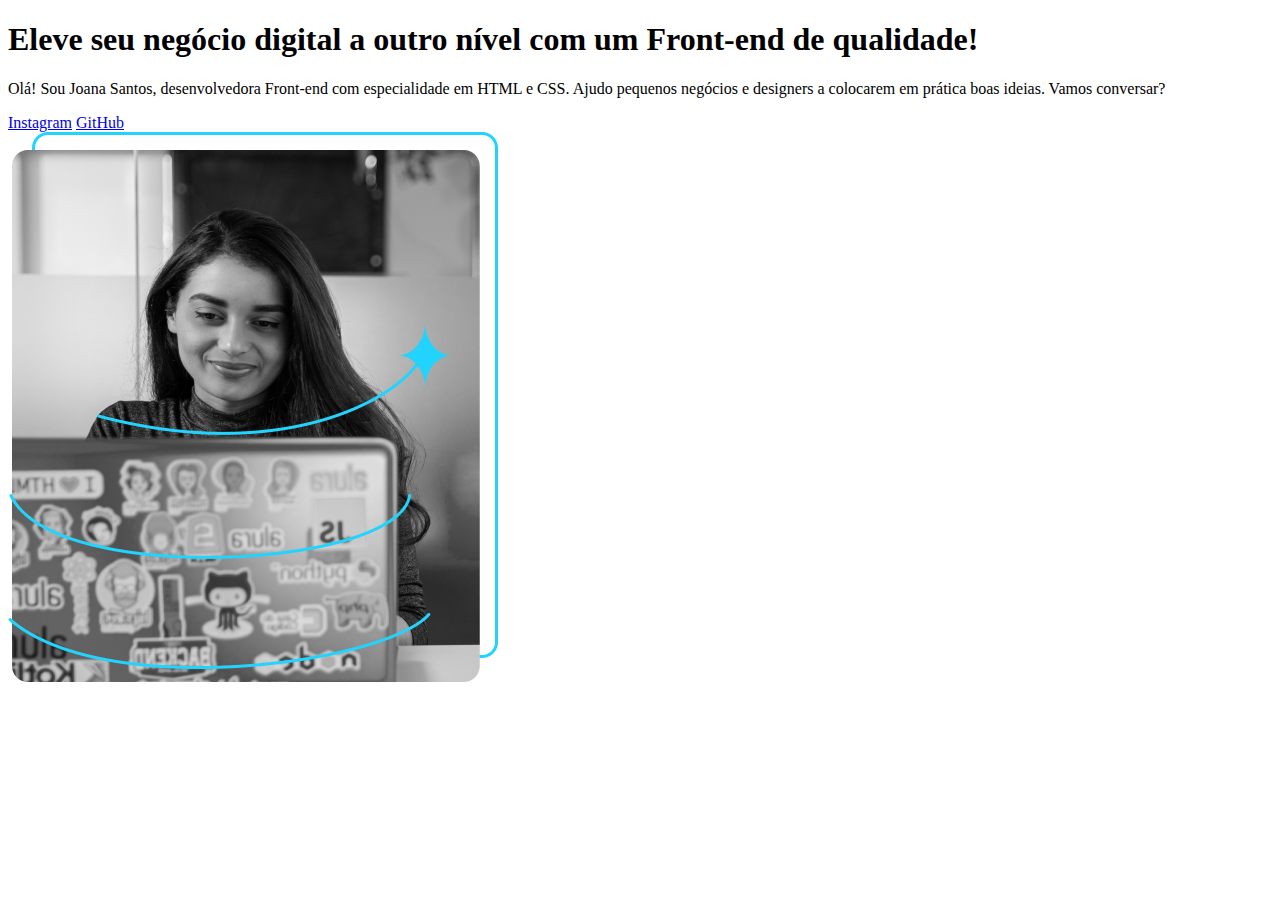
==== index.html @ 0190808d "commit aula alura" ====
<!DOCTYPE html>
<html lang="pt - br">
    <head>
        <title>Portifolio</title>
        <meta charset="UTF-8">
        <meta http-equiv="X-UA-Compatible" content="IE=edge">
        <meta name="viewport" content="width=device-width, initial-scale=1.0">
        <link href="css/style.css" rel="stylesheet">
        <link rel="stylesheet" href="css/style.css">
    </head>
    <body>
        <header></header>
        <main class="apresentacao">
            <section class="apresentacao__conteudo">
                <h1 class="apresentacao__conteudo__titulo">Eleve seu negócio digital a outro nível <strong class="titulo-destaque">com um Front-end de qualidade!</strong> </h1>

                <p class="apresentacao__conteudo__texto">Olá! Sou Joana Santos, desenvolvedora Front-end com especialidade em  HTML e CSS.
                    Ajudo pequenos negócios e designers a colocarem em prática boas ideias. Vamos conversar?</p>
                
                <div class="apresentacao__links">
                    <a class="apresentacao__links__link" href="https://www.instagram.com/sabrinaparussoli/">Instagram</a>
                    <a class="apresentacao__links__link" href="https://github.com/Sabrinaparussoli">GitHub</a>
                </div>
            </section>
            
            <img src="Imagem.png" alt="foto da joana santos programando">
        </main>
        <footer></footer>
    </body>
</html>
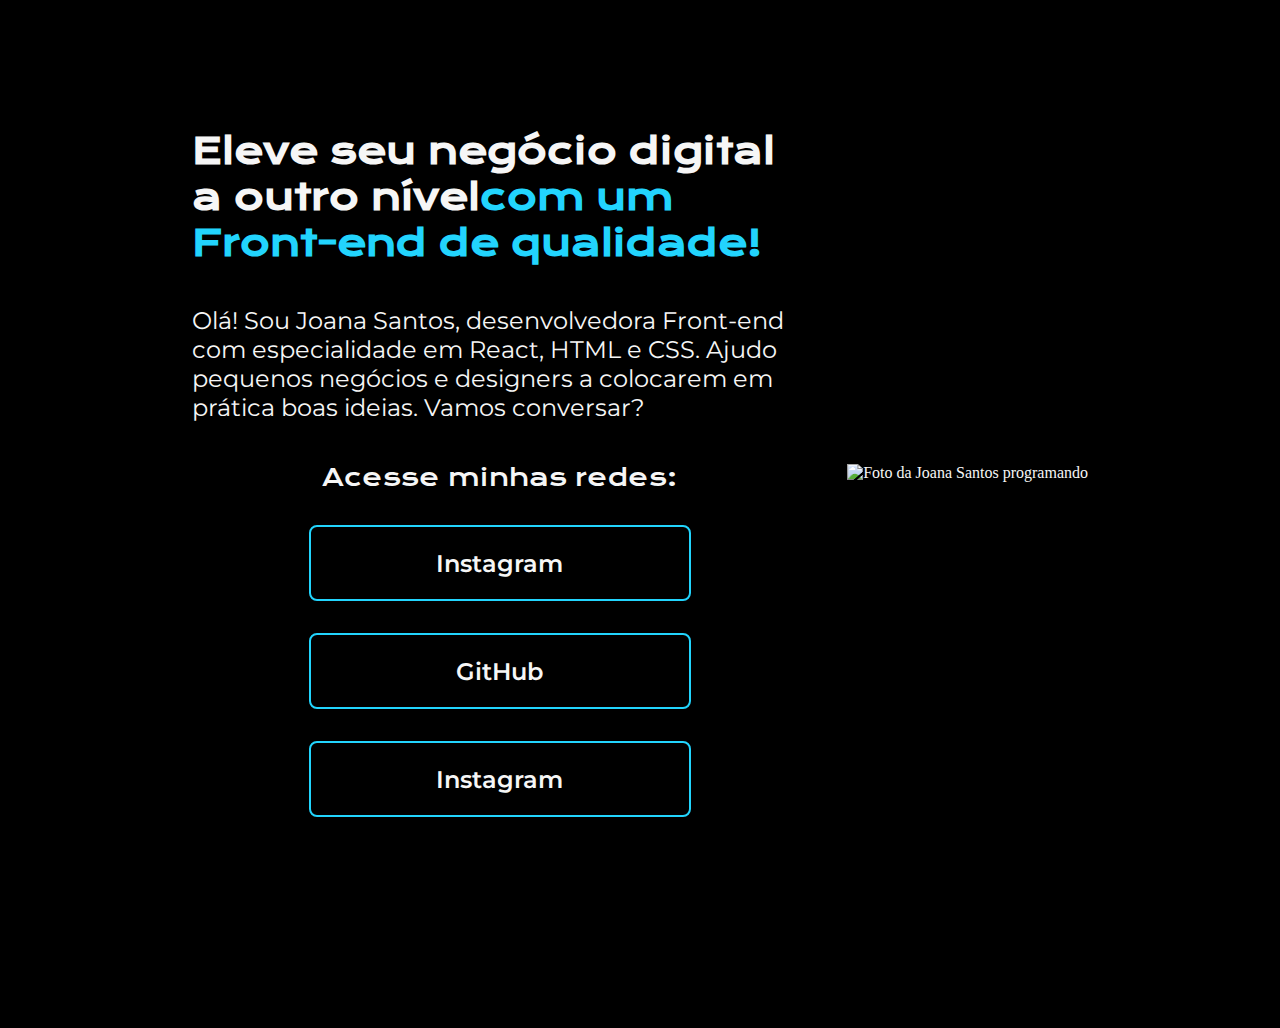
==== commit dff4d07e: "atualizando a pagina com novas funcionalidades" ====
--- a/index.html
+++ b/index.html
@@ -1,31 +1,36 @@
 <!DOCTYPE html>
-<html lang="pt - br">
-    <head>
-        <title>Portifolio</title>
-        <meta charset="UTF-8">
-        <meta http-equiv="X-UA-Compatible" content="IE=edge">
-        <meta name="viewport" content="width=device-width, initial-scale=1.0">
-        <link href="css/style.css" rel="stylesheet">
-        <link rel="stylesheet" href="css/style.css">
-    </head>
-    <body>
-        <header></header>
-        <main class="apresentacao">
-            <section class="apresentacao__conteudo">
-                <h1 class="apresentacao__conteudo__titulo">Eleve seu negócio digital a outro nível <strong class="titulo-destaque">com um Front-end de qualidade!</strong> </h1>
+<html lang="pt-br">
 
-                <p class="apresentacao__conteudo__texto">Olá! Sou Joana Santos, desenvolvedora Front-end com especialidade em  HTML e CSS.
-                    Ajudo pequenos negócios e designers a colocarem em prática boas ideias. Vamos conversar?</p>
-                
-                <div class="apresentacao__links">
-                    <a class="apresentacao__links__link" href="https://www.instagram.com/sabrinaparussoli/">Instagram</a>
-                    <a class="apresentacao__links__link" href="https://github.com/Sabrinaparussoli">GitHub</a>
-                </div>
-            </section>
-            
-            <img src="Imagem.png" alt="foto da joana santos programando">
-        </main>
-        <footer></footer>
-    </body>
+<head>
+    <meta charset="UTF-8">
+    <meta http-equiv="X-UA-Compatible" content="IE=edge">
+    <meta name="viewport" content="width=device-width, initial-scale=1.0">
+    <title>Portifolio</title>
+    <link rel="stylesheet" href="style.css">
+</head>
+
+<body>
+    <header></header>
+    <main class="apresentacao">
+        <section class="apresentacao__conteudo">
+            <h1 class="apresentacao__conteudo__titulo">Eleve seu negócio digital a outro nível<strong 
+            class="titulo-destaque">com um Front-end de qualidade!
+            </strong></h1>
+            <p class="apresentacao__conteudo__texto">Olá! Sou Joana Santos, desenvolvedora
+            Front-end com especialidade em React, HTML e
+            CSS. Ajudo pequenos negócios e designers a
+            colocarem em prática boas ideias. Vamos
+            conversar?</p>
+            <div class="apresentacao__links">
+                <h2 class="apresentacao__links__subtitulo"> Acesse minhas redes:</h2>
+                <a class="apresentacao__links__link" href="https://instagram.com/rafaballerini">Instagram</a>
+                <a class="apresentacao__links__link" href="https://github.com/guilhermeonrails">GitHub</a>
+                <a class="apresentacao__links__link" href="hhttps://www.instagram.com/sabrinaparussoli/">Instagram</a>
+            </div>
+        </section>
+        <img src="imagem.png" alt="Foto da Joana Santos programando">
+    </main>
+    <footer></footer>
+</body>
+
 </html>
-
--- a/style.css
+++ b/style.css
@@ -0,0 +1,65 @@
+@import url('https://fonts.googleapis.com/css2?family=Krona+One&family=Montserrat:wght@400;600&display=swap');
+
+*{
+    margin: 0;
+    padding: 0;
+}
+
+body{
+    height: 100vh;
+    box-sizing: border-box;
+    background-color: #000000;
+    color: #F6F6F6;
+}
+
+.titulo-destaque{
+    color: #22D4FD;
+}
+
+.apresentacao{
+    margin: 10% 15%;
+    display: flex;
+    align-items: center;
+    justify-content: space-between;
+}
+.apresentacao__conteudo{
+    width: 615px;
+    display: flex;
+    flex-direction: column;
+    gap: 40px;
+}
+
+.apresentacao__conteudo__titulo{
+    font-size: 36px;
+    font-family: 'Krona One', sans-serif;
+}
+
+.apresentacao__conteudo__texto{
+    font-size: 24px;
+    font-family: 'Montserrat', sans-serif;
+}
+
+.apresentacao__links{
+    display: flex;
+    flex-direction: column;
+    justify-content: space-between;
+    align-items: center;
+    gap: 32px;
+}
+.apresentacao__links__link{
+    width: 378px;
+    text-align: center;
+    border-radius: 8px;
+    font-size: 24px;
+    font-weight: 600;
+    padding: 21.5px 0;
+    text-decoration: none;
+    color: #f6f6f6;
+    font-family: 'Montserrat', sans-serif;
+    border: 2px solid #22D4FD;
+}
+.apresentacao__links__subtitulo{
+    font-family: 'Krona One', sans-serif;
+    font-weight: 400;
+    font-size: 24px;
+}
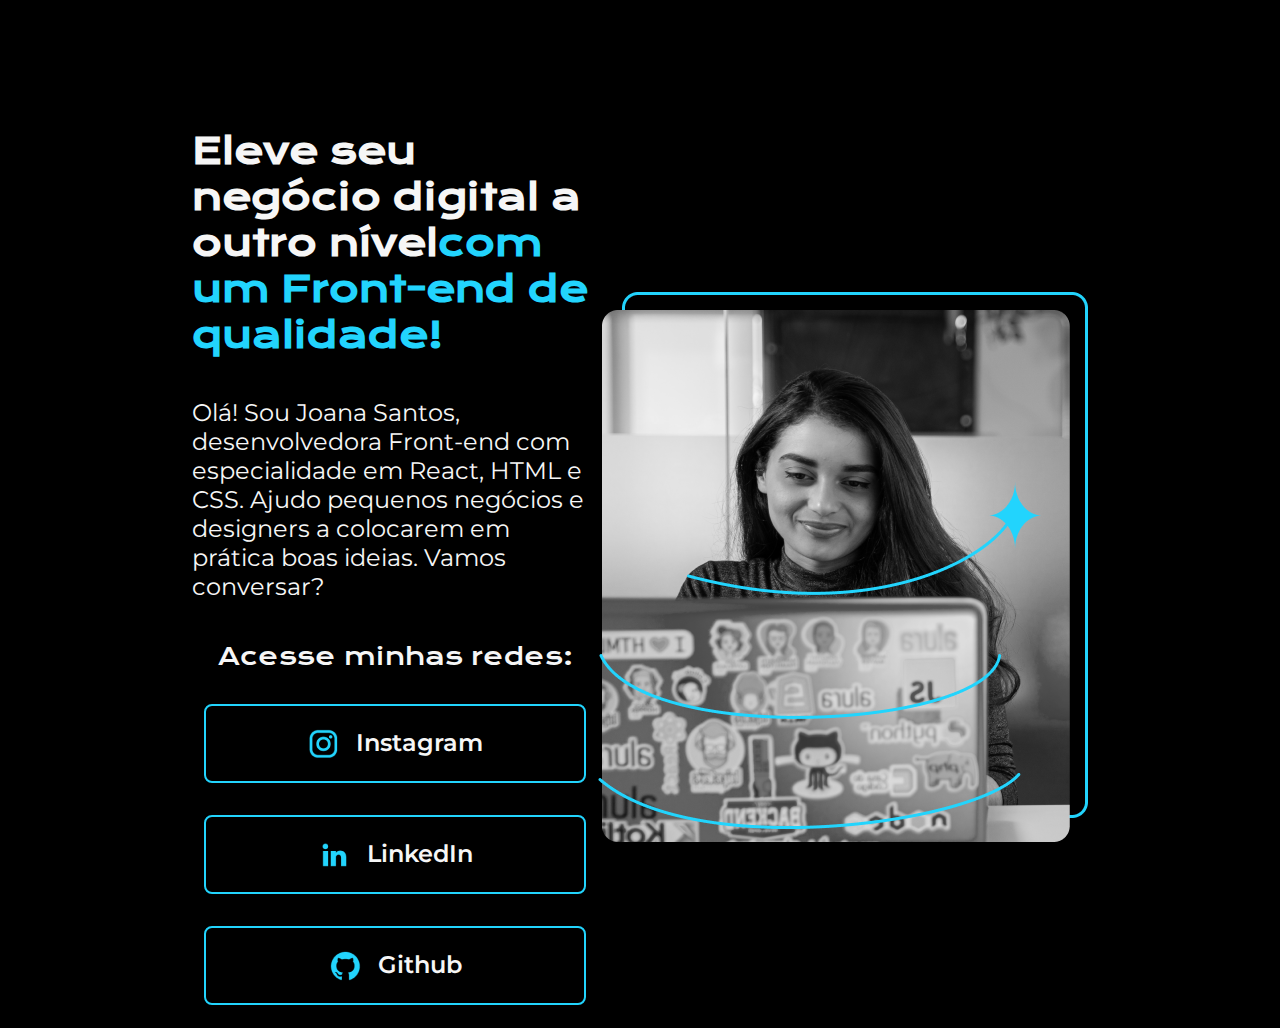
==== commit bae41a62: "Atualização do portifolio" ====
--- a/index.html
+++ b/index.html
@@ -23,12 +23,24 @@
             conversar?</p>
             <div class="apresentacao__links">
                 <h2 class="apresentacao__links__subtitulo"> Acesse minhas redes:</h2>
-                <a class="apresentacao__links__link" href="https://instagram.com/rafaballerini">Instagram</a>
-                <a class="apresentacao__links__link" href="https://github.com/guilhermeonrails">GitHub</a>
-                <a class="apresentacao__links__link" href="hhttps://www.instagram.com/sabrinaparussoli/">Instagram</a>
+
+                <a  class="apresentacao__links__link" href="https://www.instagram.com/sabrinaparussoli/">
+                    <img src="./assets/instagram.png">
+                    Instagram
+                </a>
+
+                <a  class="apresentacao__links__link" href="https://www.linkedin.com/in/sabrinaparussoli/">
+                    <img src="./assets/linkedin.png">
+                    LinkedIn
+                </a>
+
+                <a  class="apresentacao__links__link" href="https://github.com/Sabrinaparussoli">
+                    <img src="./assets/github.png">
+                    Github
+                </a>
             </div>
         </section>
-        <img src="imagem.png" alt="Foto da Joana Santos programando">
+        <img src="./assets/Imagem.png" alt="Foto da Joana Santos programando">
     </main>
     <footer></footer>
 </body>
--- a/style.css
+++ b/style.css
@@ -47,6 +47,9 @@
     gap: 32px;
 }
 .apresentacao__links__link{
+    display: flex;
+    justify-content: center;
+    gap: 16px;
     width: 378px;
     text-align: center;
     border-radius: 8px;
@@ -58,6 +61,10 @@
     font-family: 'Montserrat', sans-serif;
     border: 2px solid #22D4FD;
 }
+.apresentacao__links__link:hover{
+    background-color: #272727;
+}
+
 .apresentacao__links__subtitulo{
     font-family: 'Krona One', sans-serif;
     font-weight: 400;
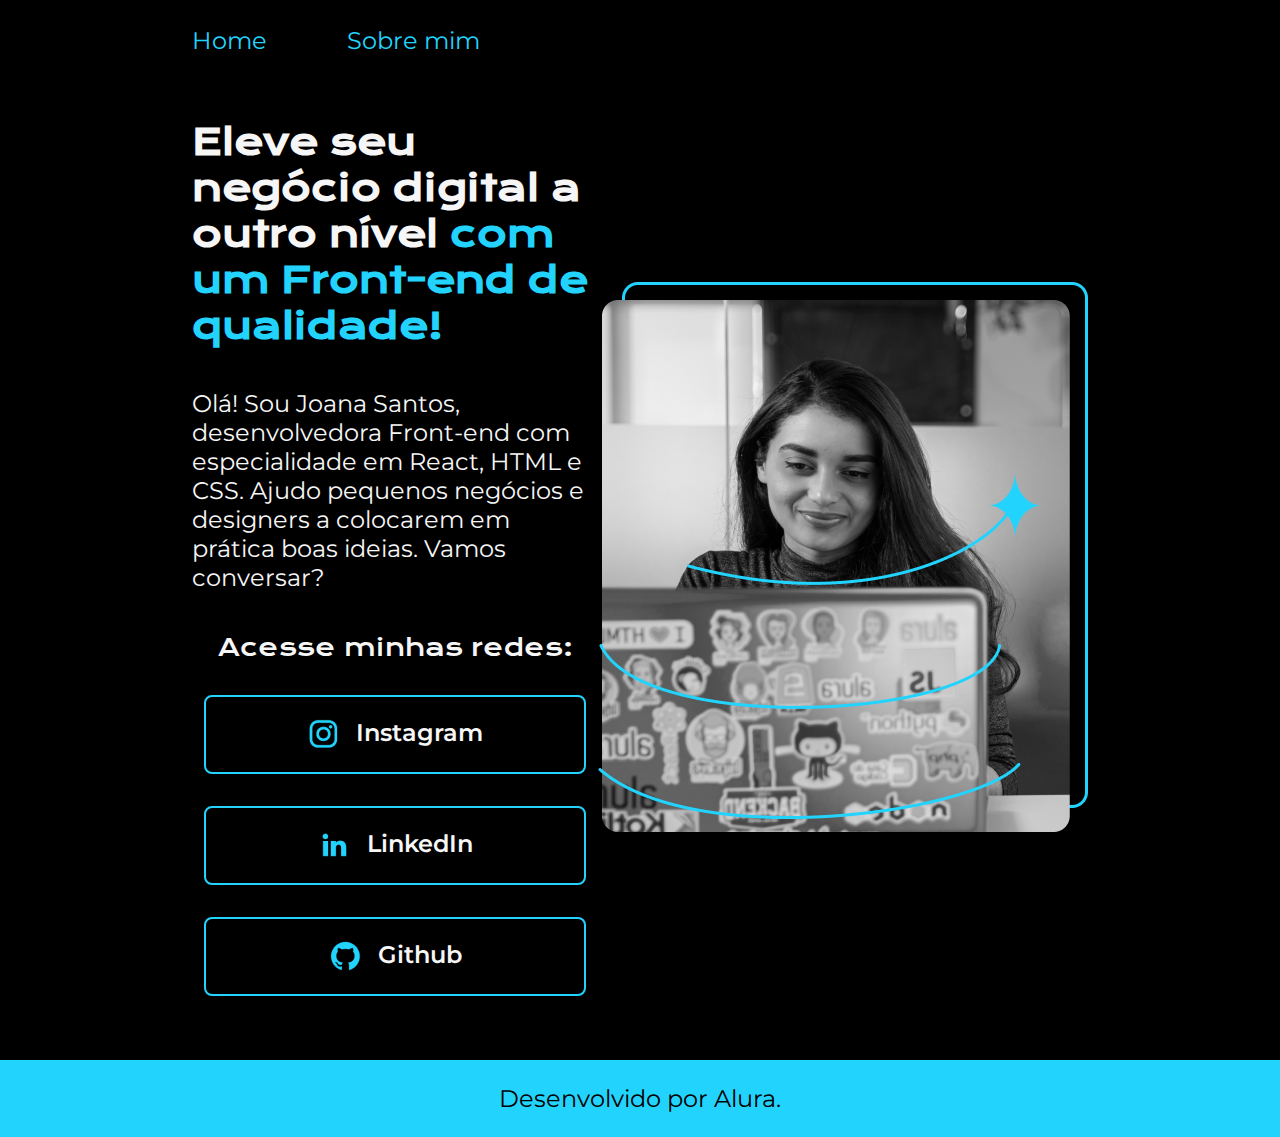
==== commit b4c94859: "atualização do conteúdo" ====
--- a/index.html
+++ b/index.html
@@ -6,15 +6,20 @@
     <meta http-equiv="X-UA-Compatible" content="IE=edge">
     <meta name="viewport" content="width=device-width, initial-scale=1.0">
     <title>Portifolio</title>
-    <link rel="stylesheet" href="style.css">
+    <link rel="stylesheet" href="./css/style.css">
 </head>
 
 <body>
-    <header></header>
+    <header class="cabecalho">
+        <nav class="cabecalho__menu">
+            <a class="cabecalho__menu__link" href="index.html" >Home </a>
+            <a class="cabecalho__menu__link" href="about.html"> Sobre mim</a>
+        </nav>
+    </header>
     <main class="apresentacao">
         <section class="apresentacao__conteudo">
             <h1 class="apresentacao__conteudo__titulo">Eleve seu negócio digital a outro nível<strong 
-            class="titulo-destaque">com um Front-end de qualidade!
+            class="titulo-destaque"> com um Front-end de qualidade!
             </strong></h1>
             <p class="apresentacao__conteudo__texto">Olá! Sou Joana Santos, desenvolvedora
             Front-end com especialidade em React, HTML e
@@ -42,7 +47,9 @@
         </section>
         <img src="./assets/Imagem.png" alt="Foto da Joana Santos programando">
     </main>
-    <footer></footer>
+    <footer class="rodape">
+        <p>Desenvolvido por Alura.</p>
+    </footer>
 </body>
 
 </html>
--- a/css/style.css
+++ b/css/style.css
@@ -0,0 +1,93 @@
+@import url('https://fonts.googleapis.com/css2?family=Krona+One&family=Montserrat:wght@400;600&display=swap');
+
+*{
+    margin: 0;
+    padding: 0;
+}
+
+body{
+    box-sizing: border-box;
+    background-color: #000000;
+    color: #F6F6F6;
+}
+.cabecalho{
+    padding: 2% 0% 0% 15%;
+}
+.cabecalho__menu{
+    display: flex;
+    gap: 80px;
+}
+.cabecalho__menu__link{
+    font-family: 'Montserrat', sans-serif;
+    font-weight: 600px;
+    font-size: 24px;
+    color: #22D4FD;
+    text-decoration: none;
+}
+
+.apresentacao{
+    padding: 5% 15%;
+    display: flex;
+    align-items: center;
+    justify-content: space-between;
+}
+.apresentacao__conteudo{
+    width: 615px;
+    display: flex;
+    flex-direction: column;
+    gap: 40px;
+}
+
+.apresentacao__conteudo__titulo{
+    font-size: 36px;
+    font-family: 'Krona One', sans-serif;
+}
+
+.titulo-destaque{
+    color: #22D4FD;
+}
+.apresentacao__conteudo__texto{
+    font-size: 24px;
+    font-family: 'Montserrat', sans-serif;
+}
+
+.apresentacao__links{
+    display: flex;
+    flex-direction: column;
+    justify-content: space-between;
+    align-items: center;
+    gap: 32px;
+}
+.apresentacao__links__link{
+    display: flex;
+    justify-content: center;
+    gap: 16px;
+    width: 378px;
+    text-align: center;
+    border-radius: 8px;
+    font-size: 24px;
+    font-weight: 600;
+    padding: 21.5px 0;
+    text-decoration: none;
+    color: #f6f6f6;
+    font-family: 'Montserrat', sans-serif;
+    border: 2px solid #22D4FD;
+}
+.apresentacao__links__link:hover{
+    background-color: #272727;
+}
+
+.apresentacao__links__subtitulo{
+    font-family: 'Krona One', sans-serif;
+    font-weight: 400;
+    font-size: 24px;
+}
+.rodape{
+    color: #000000;
+    background-color: #22D4FD;
+    padding: 24px;
+    text-align: center;
+    font-family: 'Montserrat', sans-serif;
+    font-size: 24px;
+    font-weight: 400px;
+}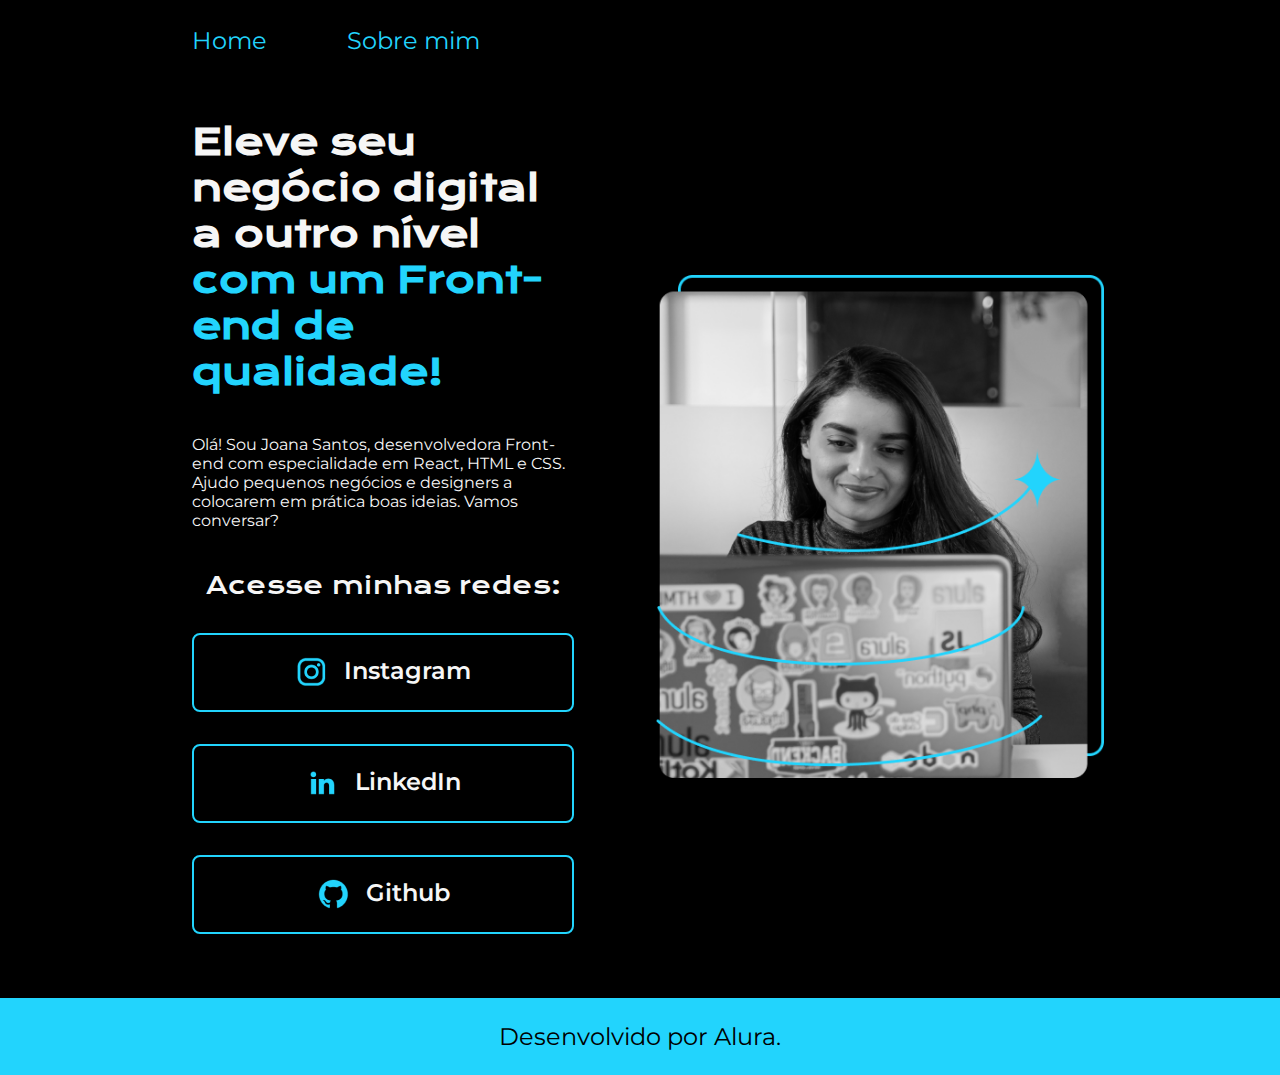
==== commit 87139054: "atualização no css e no conteudo" ====
--- a/index.html
+++ b/index.html
@@ -29,23 +29,23 @@
             <div class="apresentacao__links">
                 <h2 class="apresentacao__links__subtitulo"> Acesse minhas redes:</h2>
 
-                <a  class="apresentacao__links__link" href="https://www.instagram.com/sabrinaparussoli/">
+                <a  class="apresentacao__links__navegacao" href="https://www.instagram.com/sabrinaparussoli/">
                     <img src="./assets/instagram.png">
                     Instagram
                 </a>
 
-                <a  class="apresentacao__links__link" href="https://www.linkedin.com/in/sabrinaparussoli/">
+                <a  class="apresentacao__links__navegacao" href="https://www.linkedin.com/in/sabrinaparussoli/">
                     <img src="./assets/linkedin.png">
                     LinkedIn
                 </a>
 
-                <a  class="apresentacao__links__link" href="https://github.com/Sabrinaparussoli">
-                    <img src="./assets/github.png">
+                <a  class="apresentacao__links__navegacao" href="https://github.com/Sabrinaparussoli">
+                    <img  src="./assets/github.png">
                     Github
                 </a>
             </div>
         </section>
-        <img src="./assets/Imagem.png" alt="Foto da Joana Santos programando">
+        <img class="apresentacao_imagem" src="./assets/Imagem.png" alt="Foto da Joana Santos programando">
     </main>
     <footer class="rodape">
         <p>Desenvolvido por Alura.</p>
--- a/css/style.css
+++ b/css/style.css
@@ -1,5 +1,13 @@
 @import url('https://fonts.googleapis.com/css2?family=Krona+One&family=Montserrat:wght@400;600&display=swap');
 
+:root{
+    --cor-primaria: #000000;
+    --cor-secundaria: #f6f6f6;
+    --cor-terciaria: #22D4FD;
+    --cor-hover: #272727;
+    --fonte-primaria: 'Krona One', sans-serif;
+    --fonte-segundaria: 'Montserrat', sans-serif;
+}
 *{
     margin: 0;
     padding: 0;
@@ -7,8 +15,8 @@
 
 body{
     box-sizing: border-box;
-    background-color: #000000;
-    color: #F6F6F6;
+    background-color: var(--cor-primaria);
+    color: var(--cor-secundaria);
 }
 .cabecalho{
     padding: 2% 0% 0% 15%;
@@ -18,10 +26,10 @@
     gap: 80px;
 }
 .cabecalho__menu__link{
-    font-family: 'Montserrat', sans-serif;
+    font-family: var(--fonte-segundaria);
     font-weight: 600px;
-    font-size: 24px;
-    color: #22D4FD;
+    font-size: 1.5rem;
+    color: var(--cor-terciaria);
     text-decoration: none;
 }
 
@@ -30,25 +38,26 @@
     display: flex;
     align-items: center;
     justify-content: space-between;
+    gap: 82px;
 }
 .apresentacao__conteudo{
-    width: 615px;
+    width: 50%;
     display: flex;
     flex-direction: column;
     gap: 40px;
 }
 
 .apresentacao__conteudo__titulo{
-    font-size: 36px;
-    font-family: 'Krona One', sans-serif;
+    font-size: 2.25rem;
+    font-family: var(--fonte-primaria);
 }
 
 .titulo-destaque{
-    color: #22D4FD;
+    color: var(--cor-terciaria);
 }
 .apresentacao__conteudo__texto{
-    font-size: 24px;
-    font-family: 'Montserrat', sans-serif;
+    font-size: 1.5remx;
+    font-family: var(--fonte-segundaria);
 }
 
 .apresentacao__links{
@@ -58,36 +67,57 @@
     align-items: center;
     gap: 32px;
 }
-.apresentacao__links__link{
+.apresentacao__links__navegacao{
     display: flex;
     justify-content: center;
     gap: 16px;
     width: 378px;
     text-align: center;
     border-radius: 8px;
-    font-size: 24px;
+    font-size: 1.5rem;
     font-weight: 600;
     padding: 21.5px 0;
     text-decoration: none;
-    color: #f6f6f6;
-    font-family: 'Montserrat', sans-serif;
-    border: 2px solid #22D4FD;
+    color: var(--cor-secundaria);
+    font-family: var(--fonte-segundaria);
+    border: 2px solid var(--cor-terciaria);
 }
 .apresentacao__links__link:hover{
-    background-color: #272727;
+    background-color: var(--cor-hover);
+}
+
+.apresentacao_imagem{
+    width: 50%;
 }
 
 .apresentacao__links__subtitulo{
-    font-family: 'Krona One', sans-serif;
+    font-family: var(--fonte-primaria);
     font-weight: 400;
-    font-size: 24px;
+    font-size: 1.5rem;
 }
 .rodape{
-    color: #000000;
-    background-color: #22D4FD;
+    color: var(--cor-primaria);
+    background-color: var(--cor-terciaria);
     padding: 24px;
     text-align: center;
-    font-family: 'Montserrat', sans-serif;
-    font-size: 24px;
+    font-family: var(--fonte-segundaria);
+    font-size: 1.5rem;
     font-weight: 400px;
+}
+
+@media(max-width:1200px){
+    .cabecalho{
+       padding: 10%; 
+    }
+    .cabecalho__menu{
+        justify-content: center;
+    }
+    .apresentacao{
+        flex-direction: column-reverse;
+        padding: 5%;
+    }
+    .apresentacao__conteudo{
+        width: auto;
+    }
+   
 }